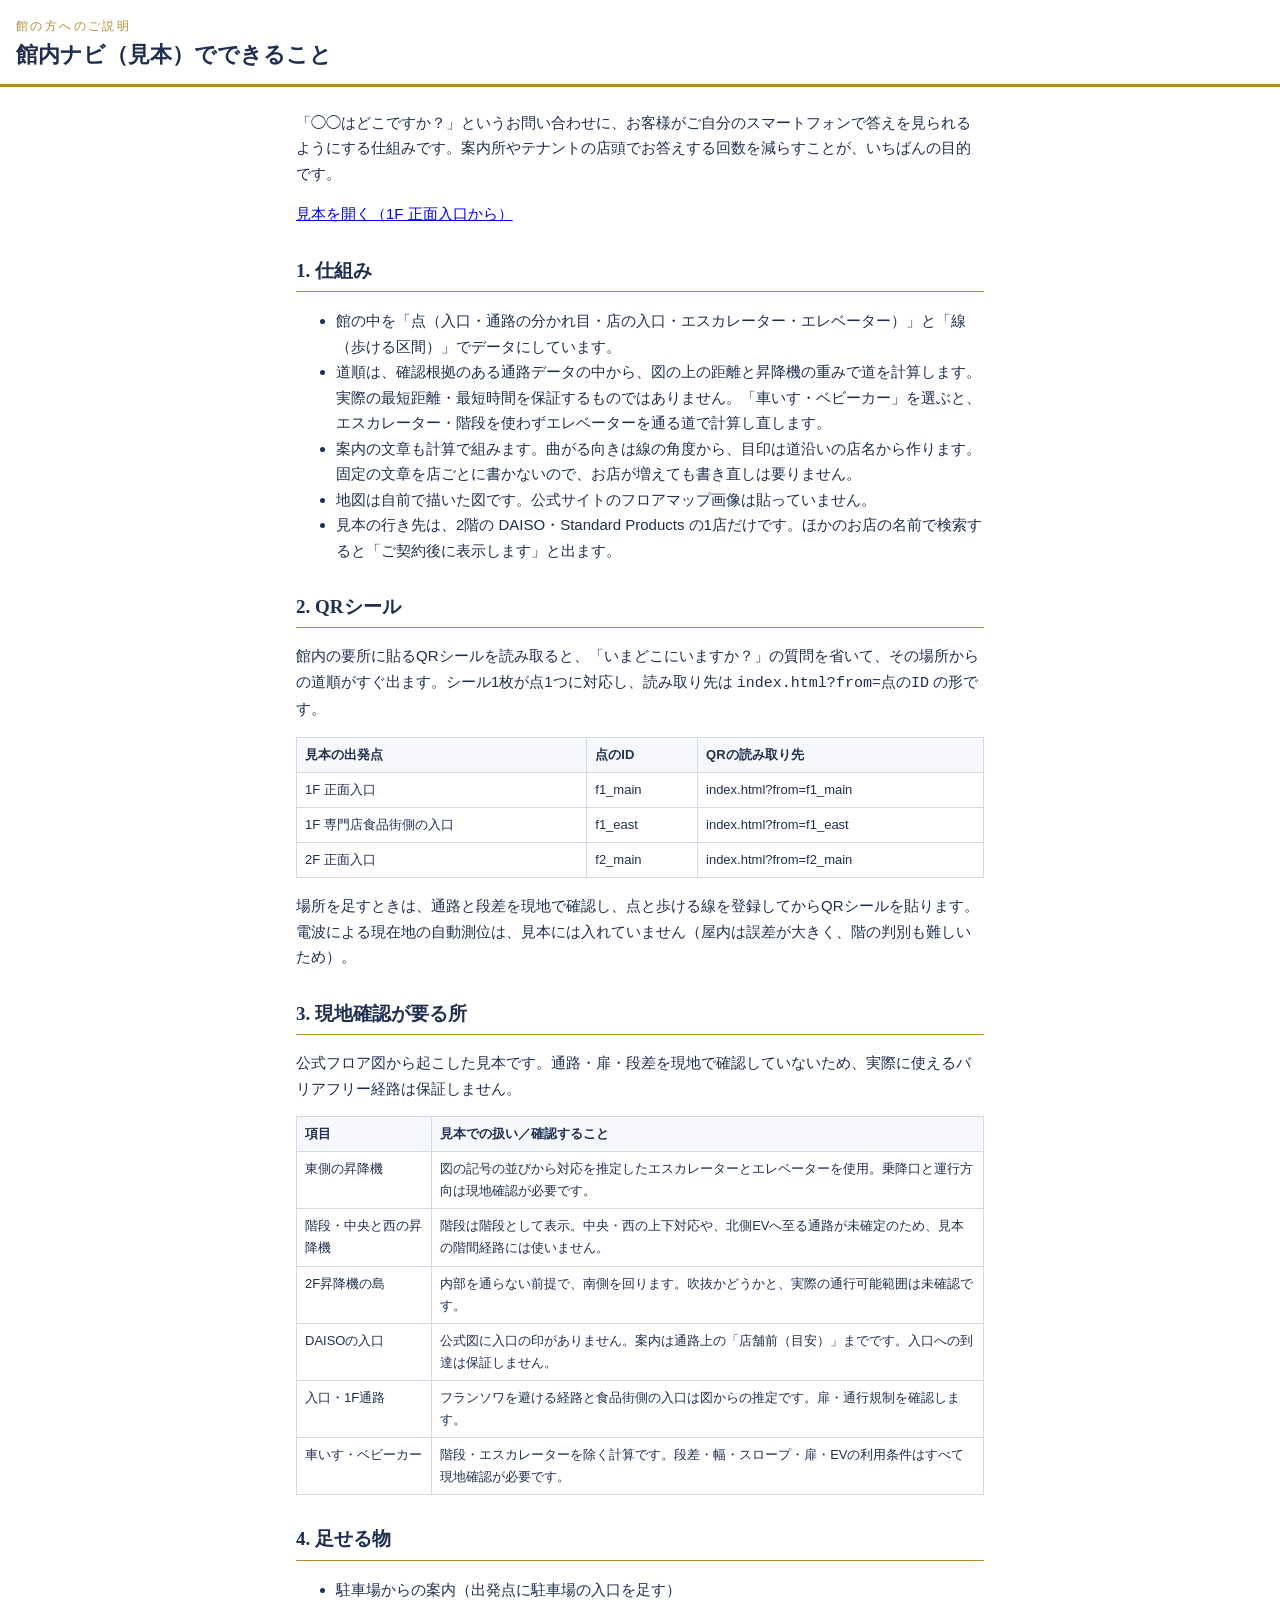
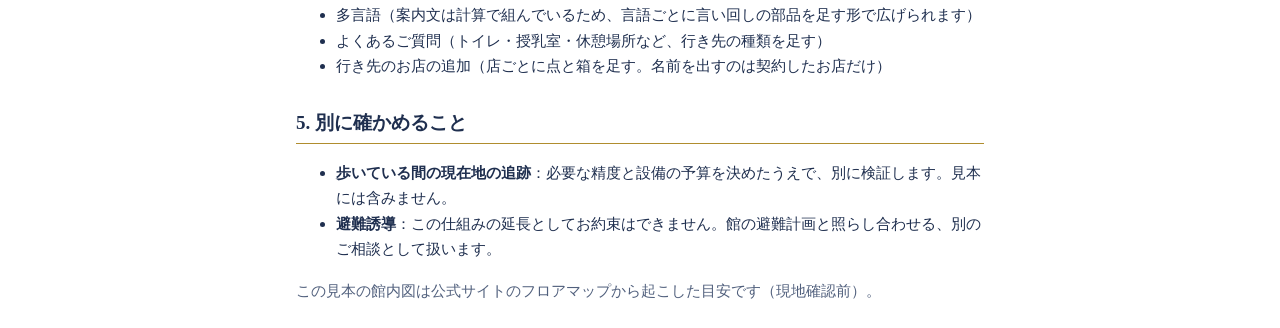
==== staff.html @ 53c678f0 "Indoor navi demo" ====
<!doctype html>
<html lang="ja">
<head>
<meta charset="utf-8">
<meta name="robots" content="noindex,nofollow">
<meta name="viewport" content="width=device-width, initial-scale=1">
<title>館内ナビ　館の方へのご説明（見本）</title>
<link rel="stylesheet" href="style.css">
<style>
main.staff{max-width:720px}
.staff h2{font-size:19px;margin:28px 0 6px;padding-bottom:4px;border-bottom:1px solid var(--gold)}
.staff p,.staff li{font-size:15px}
.staff table{border-collapse:collapse;width:100%;font-size:13px}
.staff th,.staff td{border:1px solid var(--line);padding:6px 8px;text-align:left;vertical-align:top}
.staff th{background:var(--soft)}
.tag{display:inline-block;font-size:12px;border:1px solid var(--gold);color:var(--gold);padding:0 6px;border-radius:3px}
</style>
</head>
<body>
<header class="top">
  <p class="eyebrow">館の方へのご説明</p>
  <h1>館内ナビ（見本）でできること</h1>
</header>
<main class="staff">
  <p>「◯◯はどこですか？」というお問い合わせに、お客様がご自分のスマートフォンで答えを見られるようにする仕組みです。案内所やテナントの店頭でお答えする回数を減らすことが、いちばんの目的です。</p>
  <p><a href="index.html?from=f1_main">見本を開く（1F 正面入口から）</a></p>

  <h2>1. 仕組み</h2>
  <ul>
    <li>館の中を「点（入口・通路の分かれ目・店の入口・エスカレーター・エレベーター）」と「線（歩ける区間）」でデータにしています。</li>
    <li>道順は、確認根拠のある通路データの中から、図の上の距離と昇降機の重みで道を計算します。実際の最短距離・最短時間を保証するものではありません。「車いす・ベビーカー」を選ぶと、エスカレーター・階段を使わずエレベーターを通る道で計算し直します。</li>
    <li>案内の文章も計算で組みます。曲がる向きは線の角度から、目印は道沿いの店名から作ります。固定の文章を店ごとに書かないので、お店が増えても書き直しは要りません。</li>
    <li>地図は自前で描いた図です。公式サイトのフロアマップ画像は貼っていません。</li>
    <li>見本の行き先は、2階の DAISO・Standard Products の1店だけです。ほかのお店の名前で検索すると「ご契約後に表示します」と出ます。</li>
  </ul>

  <h2>2. QRシール</h2>
  <p>館内の要所に貼るQRシールを読み取ると、「いまどこにいますか？」の質問を省いて、その場所からの道順がすぐ出ます。シール1枚が点1つに対応し、読み取り先は <code>index.html?from=点のID</code> の形です。</p>
  <table>
    <tr><th>見本の出発点</th><th>点のID</th><th>QRの読み取り先</th></tr>
    <tr><td>1F 正面入口</td><td>f1_main</td><td>index.html?from=f1_main</td></tr>
    <tr><td>1F 専門店食品街側の入口</td><td>f1_east</td><td>index.html?from=f1_east</td></tr>
    <tr><td>2F 正面入口</td><td>f2_main</td><td>index.html?from=f2_main</td></tr>
  </table>
  <p>場所を足すときは、通路と段差を現地で確認し、点と歩ける線を登録してからQRシールを貼ります。電波による現在地の自動測位は、見本には入れていません（屋内は誤差が大きく、階の判別も難しいため）。</p>

  <h2>3. 現地確認が要る所</h2>
  <p>公式フロア図から起こした見本です。通路・扉・段差を現地で確認していないため、実際に使えるバリアフリー経路は保証しません。</p>
  <table><tr><th>項目</th><th>見本での扱い／確認すること</th></tr>
  <tr><td>東側の昇降機</td><td>図の記号の並びから対応を推定したエスカレーターとエレベーターを使用。乗降口と運行方向は現地確認が必要です。</td></tr>
  <tr><td>階段・中央と西の昇降機</td><td>階段は階段として表示。中央・西の上下対応や、北側EVへ至る通路が未確定のため、見本の階間経路には使いません。</td></tr>
  <tr><td>2F昇降機の島</td><td>内部を通らない前提で、南側を回ります。吹抜かどうかと、実際の通行可能範囲は未確認です。</td></tr>
  <tr><td>DAISOの入口</td><td>公式図に入口の印がありません。案内は通路上の「店舗前（目安）」までです。入口への到達は保証しません。</td></tr>
  <tr><td>入口・1F通路</td><td>フランソワを避ける経路と食品街側の入口は図からの推定です。扉・通行規制を確認します。</td></tr>
  <tr><td>車いす・ベビーカー</td><td>階段・エスカレーターを除く計算です。段差・幅・スロープ・扉・EVの利用条件はすべて現地確認が必要です。</td></tr>
  </table>

  <h2>4. 足せる物</h2>
  <ul>
    <li>駐車場からの案内（出発点に駐車場の入口を足す）</li>
    <li>多言語（案内文は計算で組んでいるため、言語ごとに言い回しの部品を足す形で広げられます）</li>
    <li>よくあるご質問（トイレ・授乳室・休憩場所など、行き先の種類を足す）</li>
    <li>行き先のお店の追加（店ごとに点と箱を足す。名前を出すのは契約したお店だけ）</li>
  </ul>

  <h2>5. 別に確かめること</h2>
  <ul>
    <li><b>歩いている間の現在地の追跡</b>：必要な精度と設備の予算を決めたうえで、別に検証します。見本には含みません。</li>
    <li><b>避難誘導</b>：この仕組みの延長としてお約束はできません。館の避難計画と照らし合わせる、別のご相談として扱います。</li>
  </ul>
  <p class="hint">この見本の館内図は公式サイトのフロアマップから起こした目安です（現地確認前）。</p>
</main>

</body>
</html>
---- style.css ----
:root{--navy:#1f2f4f;--gold:#b08d2e;--gold-l:#e9d9a6;--line:#d5dae4;--bg:#fff;--soft:#f6f8fb}
*{box-sizing:border-box}
html{-webkit-text-size-adjust:100%}
body{margin:0;background:var(--bg);color:var(--navy);font-family:"Hiragino Sans","Yu Gothic","Meiryo",sans-serif;line-height:1.7}
h1,h2,.eyebrow,.card-text,.step{font-family:"Yu Mincho","Hiragino Mincho ProN","MS PMincho",serif}
.sr{position:absolute;left:-9999px}
.top{padding:16px 16px 10px;border-bottom:3px solid var(--gold)}
.eyebrow{margin:0;font-size:12px;letter-spacing:.2em;color:var(--gold)}
h1{margin:0;font-size:22px;font-weight:700}
.search{padding:12px 16px 0}
.search input{width:100%;font-size:16px;padding:10px 12px;border:1px solid var(--line);border-radius:6px;color:var(--navy);background:#fff}
.q-msg{margin:4px 0 0;min-height:1.4em;font-size:13px;color:var(--gold)}
main{padding:8px 16px 16px;max-width:560px;margin:0 auto}
.q{font-size:22px;margin:12px 0}
.starts{display:flex;flex-direction:column;gap:10px}
.start-btn{font:inherit;font-size:17px;text-align:left;padding:16px;border:1px solid var(--navy);background:#fff;color:var(--navy);border-radius:6px;cursor:pointer}
.start-btn:active{background:var(--navy);color:#fff}
.hint{font-size:13px;color:#51607d;margin:10px 0}
.opts{display:flex;align-items:center;gap:6px;flex-wrap:wrap;margin:6px 0}
.opts-label{font-size:12px;color:#51607d;margin-right:2px}
.seg,.fl{font:inherit;font-size:14px;padding:8px 12px;border:1px solid var(--navy);background:#fff;color:var(--navy);border-radius:6px;cursor:pointer}
.seg.on,.fl.on{background:var(--navy);color:#fff}
.from{font-size:13px;margin:4px 0 8px}
.link{font:inherit;font-size:13px;background:none;border:0;color:var(--gold);text-decoration:underline;padding:0;cursor:pointer}
.card{border:2px solid var(--navy);border-radius:8px;padding:14px 14px 12px;background:#fff;margin:6px 0 12px;box-shadow:0 3px 0 var(--gold)}
.step{font-size:13px;color:var(--gold);font-weight:700}
.card-text{font-size:22px;font-weight:700;line-height:1.55;margin:6px 0 12px;min-height:3.1em}
.nav{display:flex;gap:10px}
.btn{flex:1;font:inherit;font-size:17px;padding:13px;border:1px solid var(--navy);background:#fff;color:var(--navy);border-radius:6px;cursor:pointer}
.btn.primary{background:var(--navy);color:#fff}
.btn:disabled{opacity:.35;cursor:default}
.floors{display:flex;gap:6px;margin-bottom:6px}
.map{border:1px solid var(--line);border-radius:6px;background:var(--soft);overflow:hidden}
.map svg{display:block;width:100%;height:auto}
.foot{padding:8px 16px 24px;text-align:center}
.foot p{margin:0;font-size:11px;color:#6a7791}
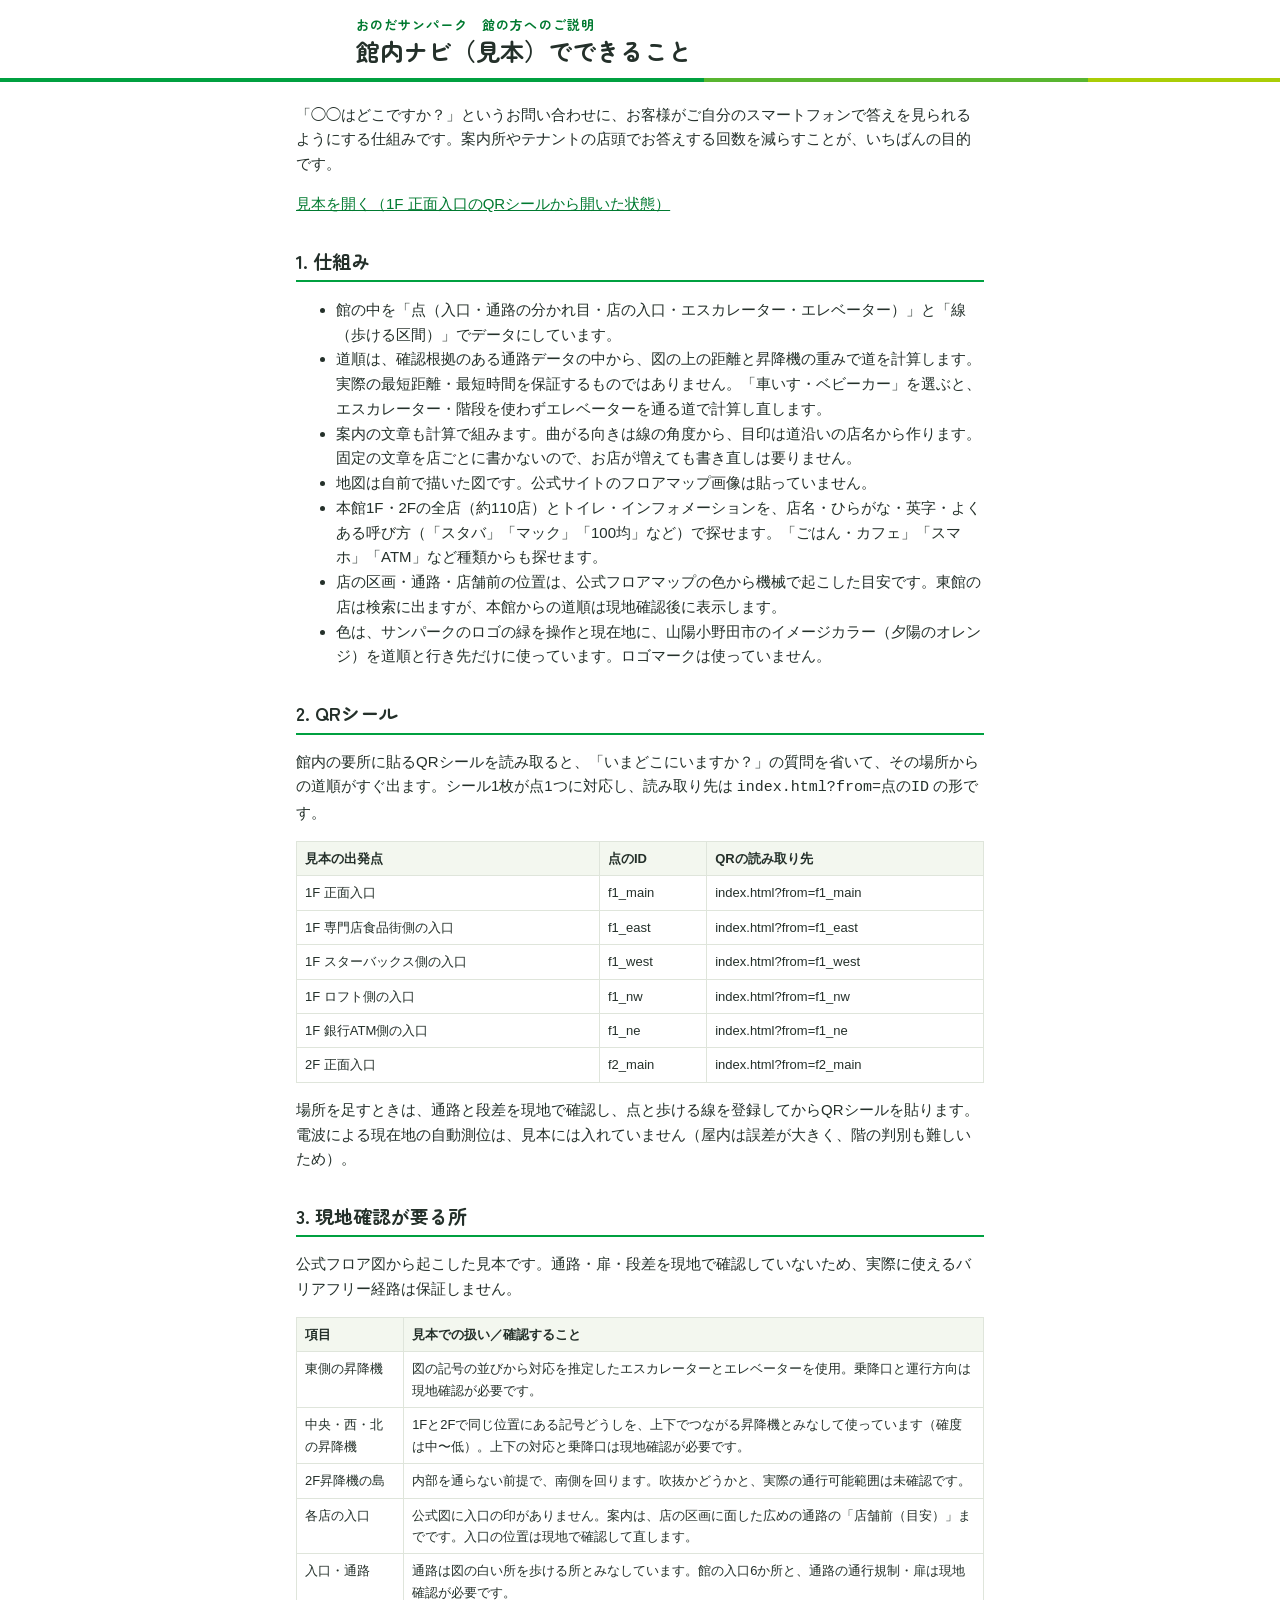
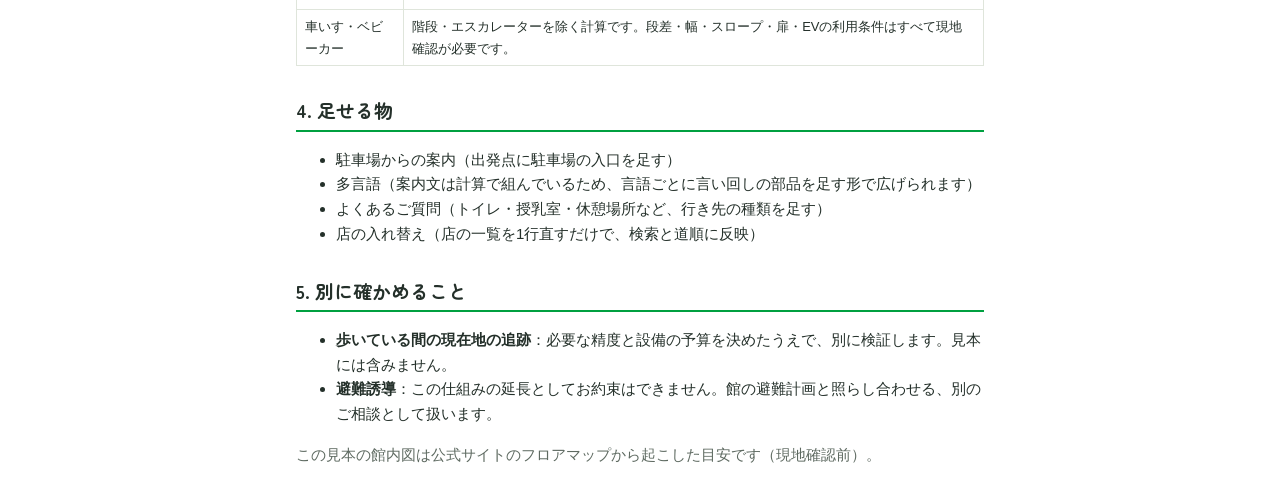
==== commit bf829ef4: "全店の検索と道順、サンパークと山陽小野田の色に合わせたデザイン" ====
--- a/staff.html
+++ b/staff.html
@@ -2,28 +2,33 @@
 <html lang="ja">
 <head>
 <meta charset="utf-8">
-<meta name="robots" content="noindex,nofollow">
 <meta name="viewport" content="width=device-width, initial-scale=1">
 <title>館内ナビ　館の方へのご説明（見本）</title>
+<meta name="robots" content="noindex,nofollow">
+<link rel="stylesheet" href="https://fonts.googleapis.com/css2?family=Zen+Maru+Gothic:wght@500;700&display=swap">
 <link rel="stylesheet" href="style.css">
 <style>
 main.staff{max-width:720px}
-.staff h2{font-size:19px;margin:28px 0 6px;padding-bottom:4px;border-bottom:1px solid var(--gold)}
+.staff h2{font-family:var(--round)}
+.staff a{color:var(--green-d)}
+.staff h2{font-size:19px;margin:28px 0 6px;padding-bottom:4px;border-bottom:2px solid var(--green)}
 .staff p,.staff li{font-size:15px}
 .staff table{border-collapse:collapse;width:100%;font-size:13px}
 .staff th,.staff td{border:1px solid var(--line);padding:6px 8px;text-align:left;vertical-align:top}
 .staff th{background:var(--soft)}
-.tag{display:inline-block;font-size:12px;border:1px solid var(--gold);color:var(--gold);padding:0 6px;border-radius:3px}
+
 </style>
 </head>
 <body>
 <header class="top">
-  <p class="eyebrow">館の方へのご説明</p>
-  <h1>館内ナビ（見本）でできること</h1>
+  <div class="top-in">
+    <p class="place">おのだサンパーク　館の方へのご説明</p>
+    <h1>館内ナビ（見本）でできること</h1>
+  </div>
 </header>
 <main class="staff">
   <p>「◯◯はどこですか？」というお問い合わせに、お客様がご自分のスマートフォンで答えを見られるようにする仕組みです。案内所やテナントの店頭でお答えする回数を減らすことが、いちばんの目的です。</p>
-  <p><a href="index.html?from=f1_main">見本を開く（1F 正面入口から）</a></p>
+  <p><a href="index.html?from=f1_main">見本を開く（1F 正面入口のQRシールから開いた状態）</a></p>
 
   <h2>1. 仕組み</h2>
   <ul>
@@ -31,7 +36,9 @@
     <li>道順は、確認根拠のある通路データの中から、図の上の距離と昇降機の重みで道を計算します。実際の最短距離・最短時間を保証するものではありません。「車いす・ベビーカー」を選ぶと、エスカレーター・階段を使わずエレベーターを通る道で計算し直します。</li>
     <li>案内の文章も計算で組みます。曲がる向きは線の角度から、目印は道沿いの店名から作ります。固定の文章を店ごとに書かないので、お店が増えても書き直しは要りません。</li>
     <li>地図は自前で描いた図です。公式サイトのフロアマップ画像は貼っていません。</li>
-    <li>見本の行き先は、2階の DAISO・Standard Products の1店だけです。ほかのお店の名前で検索すると「ご契約後に表示します」と出ます。</li>
+    <li>本館1F・2Fの全店（約110店）とトイレ・インフォメーションを、店名・ひらがな・英字・よくある呼び方（「スタバ」「マック」「100均」など）で探せます。「ごはん・カフェ」「スマホ」「ATM」など種類からも探せます。</li>
+    <li>店の区画・通路・店舗前の位置は、公式フロアマップの色から機械で起こした目安です。東館の店は検索に出ますが、本館からの道順は現地確認後に表示します。</li>
+    <li>色は、サンパークのロゴの緑を操作と現在地に、山陽小野田市のイメージカラー（夕陽のオレンジ）を道順と行き先だけに使っています。ロゴマークは使っていません。</li>
   </ul>
 
   <h2>2. QRシール</h2>
@@ -40,6 +47,9 @@
     <tr><th>見本の出発点</th><th>点のID</th><th>QRの読み取り先</th></tr>
     <tr><td>1F 正面入口</td><td>f1_main</td><td>index.html?from=f1_main</td></tr>
     <tr><td>1F 専門店食品街側の入口</td><td>f1_east</td><td>index.html?from=f1_east</td></tr>
+    <tr><td>1F スターバックス側の入口</td><td>f1_west</td><td>index.html?from=f1_west</td></tr>
+    <tr><td>1F ロフト側の入口</td><td>f1_nw</td><td>index.html?from=f1_nw</td></tr>
+    <tr><td>1F 銀行ATM側の入口</td><td>f1_ne</td><td>index.html?from=f1_ne</td></tr>
     <tr><td>2F 正面入口</td><td>f2_main</td><td>index.html?from=f2_main</td></tr>
   </table>
   <p>場所を足すときは、通路と段差を現地で確認し、点と歩ける線を登録してからQRシールを貼ります。電波による現在地の自動測位は、見本には入れていません（屋内は誤差が大きく、階の判別も難しいため）。</p>
@@ -48,10 +58,10 @@
   <p>公式フロア図から起こした見本です。通路・扉・段差を現地で確認していないため、実際に使えるバリアフリー経路は保証しません。</p>
   <table><tr><th>項目</th><th>見本での扱い／確認すること</th></tr>
   <tr><td>東側の昇降機</td><td>図の記号の並びから対応を推定したエスカレーターとエレベーターを使用。乗降口と運行方向は現地確認が必要です。</td></tr>
-  <tr><td>階段・中央と西の昇降機</td><td>階段は階段として表示。中央・西の上下対応や、北側EVへ至る通路が未確定のため、見本の階間経路には使いません。</td></tr>
+  <tr><td>中央・西・北の昇降機</td><td>1Fと2Fで同じ位置にある記号どうしを、上下でつながる昇降機とみなして使っています（確度は中〜低）。上下の対応と乗降口は現地確認が必要です。</td></tr>
   <tr><td>2F昇降機の島</td><td>内部を通らない前提で、南側を回ります。吹抜かどうかと、実際の通行可能範囲は未確認です。</td></tr>
-  <tr><td>DAISOの入口</td><td>公式図に入口の印がありません。案内は通路上の「店舗前（目安）」までです。入口への到達は保証しません。</td></tr>
-  <tr><td>入口・1F通路</td><td>フランソワを避ける経路と食品街側の入口は図からの推定です。扉・通行規制を確認します。</td></tr>
+  <tr><td>各店の入口</td><td>公式図に入口の印がありません。案内は、店の区画に面した広めの通路の「店舗前（目安）」までです。入口の位置は現地で確認して直します。</td></tr>
+  <tr><td>入口・通路</td><td>通路は図の白い所を歩ける所とみなしています。館の入口6か所と、通路の通行規制・扉は現地確認が必要です。</td></tr>
   <tr><td>車いす・ベビーカー</td><td>階段・エスカレーターを除く計算です。段差・幅・スロープ・扉・EVの利用条件はすべて現地確認が必要です。</td></tr>
   </table>
 
@@ -60,7 +70,7 @@
     <li>駐車場からの案内（出発点に駐車場の入口を足す）</li>
     <li>多言語（案内文は計算で組んでいるため、言語ごとに言い回しの部品を足す形で広げられます）</li>
     <li>よくあるご質問（トイレ・授乳室・休憩場所など、行き先の種類を足す）</li>
-    <li>行き先のお店の追加（店ごとに点と箱を足す。名前を出すのは契約したお店だけ）</li>
+    <li>店の入れ替え（店の一覧を1行直すだけで、検索と道順に反映）</li>
   </ul>
 
   <h2>5. 別に確かめること</h2>
--- a/style.css
+++ b/style.css
@@ -1,36 +1,104 @@
-:root{--navy:#1f2f4f;--gold:#b08d2e;--gold-l:#e9d9a6;--line:#d5dae4;--bg:#fff;--soft:#f6f8fb}
+/* おのだサンパーク 館内ナビ（見本）
+ * 緑＝サンパークのロゴの緑（操作・現在地）。オレンジ＝山陽小野田の夕陽の色（道順と行き先だけ）。
+ * 見本は常に明るい配色で見せる。 */
+:root{
+  color-scheme: light;
+  --green:#00a040; --green-d:#007a30; --leaf:#58b530; --lime:#aacd06;
+  --orange:#eb6b00; --orange-d:#b34f00; --orange-l:#fde3cc;
+  --ink:#24302a; --sub:#5e6a61; --line:#dfe5db; --soft:#f3f7ef; --bg:#ffffff;
+  --round:"Zen Maru Gothic","Hiragino Maru Gothic ProN","Hiragino Sans","Yu Gothic UI","Meiryo",sans-serif;
+  --sans:"Hiragino Sans","Hiragino Kaku Gothic ProN","Yu Gothic UI","Meiryo",sans-serif;
+}
 *{box-sizing:border-box}
 html{-webkit-text-size-adjust:100%}
-body{margin:0;background:var(--bg);color:var(--navy);font-family:"Hiragino Sans","Yu Gothic","Meiryo",sans-serif;line-height:1.7}
-h1,h2,.eyebrow,.card-text,.step{font-family:"Yu Mincho","Hiragino Mincho ProN","MS PMincho",serif}
-.sr{position:absolute;left:-9999px}
-.top{padding:16px 16px 10px;border-bottom:3px solid var(--gold)}
-.eyebrow{margin:0;font-size:12px;letter-spacing:.2em;color:var(--gold)}
-h1{margin:0;font-size:22px;font-weight:700}
-.search{padding:12px 16px 0}
-.search input{width:100%;font-size:16px;padding:10px 12px;border:1px solid var(--line);border-radius:6px;color:var(--navy);background:#fff}
-.q-msg{margin:4px 0 0;min-height:1.4em;font-size:13px;color:var(--gold)}
-main{padding:8px 16px 16px;max-width:560px;margin:0 auto}
-.q{font-size:22px;margin:12px 0}
+body{margin:0;background:var(--bg);color:var(--ink);font-family:var(--sans);line-height:1.65}
+button{font:inherit;color:inherit}
+
+/* 見出し帯：ロゴの緑の細い3色ライン */
+.top{background:#fff;border-bottom:1px solid var(--line);position:relative}
+.top::after{content:"";position:absolute;left:0;right:0;bottom:-1px;height:4px;background:linear-gradient(90deg,var(--green) 0 55%,var(--leaf) 55% 85%,var(--lime) 85% 100%)}
+.top-in{max-width:600px;margin:0 auto;padding:14px 16px 14px}
+.place{margin:0;font-family:var(--round);font-weight:700;font-size:13px;color:var(--green-d);letter-spacing:.08em}
+h1{margin:0;font-family:var(--round);font-weight:700;font-size:24px;line-height:1.3}
+.tag{display:inline-block;vertical-align:middle;font-size:11px;font-weight:700;color:var(--sub);border:1px solid var(--line);border-radius:999px;padding:0 8px;margin-left:4px;font-family:var(--sans)}
+
+/* 検索 */
+.search{max-width:600px;margin:0 auto;padding:16px 16px 4px}
+.search-label{display:block;font-family:var(--round);font-weight:700;font-size:18px;margin-bottom:8px}
+.search-box{position:relative}
+.search-ico{position:absolute;left:14px;top:50%;width:20px;height:20px;margin-top:-10px;color:var(--green)}
+.search input{width:100%;font-size:16px;padding:14px 14px 14px 44px;border:2px solid var(--green);border-radius:14px;background:#fff;color:var(--ink);outline:none;-webkit-appearance:none;appearance:none}
+.search input:focus{box-shadow:0 0 0 4px rgba(0,160,64,.15)}
+body.routing .search{padding-bottom:0}
+body.routing .search-label{font-size:14px;color:var(--sub)}
+body.routing .search input{border-width:1px;border-color:var(--line);padding:10px 12px 10px 42px}
+
+main{max-width:600px;margin:0 auto;padding:6px 16px 20px}
+.block{margin:16px 0}
+.h{font-family:var(--round);font-weight:700;font-size:15px;margin:0 0 8px;color:var(--ink)}
+.chips{display:flex;flex-wrap:wrap;gap:8px}
+.chip{border:1px solid var(--green);background:#fff;color:var(--green-d);border-radius:999px;padding:8px 14px;font-size:14px;font-weight:700;cursor:pointer}
+.chip:active{background:var(--green);color:#fff}
+.chip.ghost{border-color:var(--line);color:var(--ink);font-weight:500;background:var(--soft)}
+
+.count{font-size:13px;color:var(--sub);margin:12px 0 6px}
+.results{list-style:none;margin:0;padding:0;border-top:1px solid var(--line)}
+.res{display:flex;align-items:center;gap:10px;width:100%;text-align:left;background:#fff;border:0;border-bottom:1px solid var(--line);padding:13px 4px;cursor:pointer}
+.res:active{background:var(--soft)}
+.res-name{flex:1;font-size:16px;font-weight:700;line-height:1.4}
+.res-cat{font-size:12px;color:var(--sub);white-space:nowrap}
+.fl-badge{flex:none;display:inline-flex;align-items:center;justify-content:center;min-width:36px;height:24px;padding:0 6px;border-radius:6px;background:var(--green);color:#fff;font-size:12px;font-weight:700;font-family:var(--round)}
+.fl-badge.east{background:#8a958c}
+
+/* 行き先 */
+.dest{display:flex;align-items:center;gap:12px;margin:14px 0 10px;padding:12px 14px;border-radius:14px;background:var(--orange-l)}
+.dest-pin{flex:none;width:22px;height:30px;background:var(--orange);clip-path:path("M11 30 C11 30 0 17 0 11 A11 11 0 1 1 22 11 C22 17 11 30 11 30 Z")}
+.dest-body{flex:1;min-width:0}
+.dest-label{margin:0;font-size:11px;font-weight:700;color:var(--orange-d);letter-spacing:.1em}
+.dest-name{margin:0;font-family:var(--round);font-weight:700;font-size:19px;line-height:1.35}
+.dest-meta{margin:0;font-size:12px;color:var(--sub)}
+.link{background:none;border:0;padding:4px 0;color:var(--green-d);font-size:14px;font-weight:700;text-decoration:underline;text-underline-offset:3px;cursor:pointer;white-space:nowrap}
+
+/* 出発点 */
+.q{font-size:18px;margin:18px 0 10px}
 .starts{display:flex;flex-direction:column;gap:10px}
-.start-btn{font:inherit;font-size:17px;text-align:left;padding:16px;border:1px solid var(--navy);background:#fff;color:var(--navy);border-radius:6px;cursor:pointer}
-.start-btn:active{background:var(--navy);color:#fff}
-.hint{font-size:13px;color:#51607d;margin:10px 0}
-.opts{display:flex;align-items:center;gap:6px;flex-wrap:wrap;margin:6px 0}
-.opts-label{font-size:12px;color:#51607d;margin-right:2px}
-.seg,.fl{font:inherit;font-size:14px;padding:8px 12px;border:1px solid var(--navy);background:#fff;color:var(--navy);border-radius:6px;cursor:pointer}
-.seg.on,.fl.on{background:var(--navy);color:#fff}
-.from{font-size:13px;margin:4px 0 8px}
-.link{font:inherit;font-size:13px;background:none;border:0;color:var(--gold);text-decoration:underline;padding:0;cursor:pointer}
-.card{border:2px solid var(--navy);border-radius:8px;padding:14px 14px 12px;background:#fff;margin:6px 0 12px;box-shadow:0 3px 0 var(--gold)}
-.step{font-size:13px;color:var(--gold);font-weight:700}
-.card-text{font-size:22px;font-weight:700;line-height:1.55;margin:6px 0 12px;min-height:3.1em}
-.nav{display:flex;gap:10px}
-.btn{flex:1;font:inherit;font-size:17px;padding:13px;border:1px solid var(--navy);background:#fff;color:var(--navy);border-radius:6px;cursor:pointer}
-.btn.primary{background:var(--navy);color:#fff}
+.start-btn{display:flex;align-items:center;gap:10px;text-align:left;font-size:16px;font-weight:700;padding:15px 14px;border:1px solid var(--line);background:#fff;border-radius:14px;cursor:pointer;box-shadow:0 2px 0 var(--line)}
+.start-btn:active{border-color:var(--green);background:var(--soft)}
+.hint{font-size:12px;color:var(--sub);margin:10px 0}
+.from-now{font-size:13px;margin:6px 0;color:var(--sub)}
+.from-now b{color:var(--ink)}
+
+/* 道の選び方 */
+.opts{margin:4px 0 8px}
+.seg-wrap{display:inline-flex;border:1px solid var(--line);border-radius:999px;padding:3px;background:var(--soft);margin-top:4px}
+.seg{border:0;background:transparent;border-radius:999px;padding:7px 14px;font-size:14px;cursor:pointer;color:var(--sub)}
+.seg.on{background:#fff;color:var(--green-d);font-weight:700;box-shadow:0 1px 3px rgba(0,0,0,.12)}
+
+/* 一手ずつのカード */
+.card{border:2px solid var(--ink);border-radius:16px;padding:14px 16px 14px;background:#fff;margin:10px 0 14px;box-shadow:0 4px 0 var(--ink)}
+.card.arrive{border-color:var(--orange);box-shadow:0 4px 0 var(--orange)}
+.card-top{display:flex;align-items:center;justify-content:space-between;gap:8px}
+.step-no{display:inline-block;background:var(--orange);color:#fff;font-weight:700;font-size:13px;border-radius:999px;padding:2px 10px;font-family:var(--round)}
+.card-fl{font-size:13px;font-weight:700;color:var(--sub)}
+.card-text{font-family:var(--round);font-weight:700;font-size:21px;line-height:1.6;margin:10px 0 6px;min-height:3.2em}
+.card-sub{font-size:13px;color:var(--sub);margin:0 0 6px}
+.nav{display:flex;gap:10px;margin-top:10px}
+.btn{flex:1;font-size:17px;font-weight:700;padding:13px;border:1px solid var(--line);background:#fff;border-radius:12px;cursor:pointer}
+.btn.primary{background:var(--green);border-color:var(--green);color:#fff}
 .btn:disabled{opacity:.35;cursor:default}
-.floors{display:flex;gap:6px;margin-bottom:6px}
-.map{border:1px solid var(--line);border-radius:6px;background:var(--soft);overflow:hidden}
-.map svg{display:block;width:100%;height:auto}
-.foot{padding:8px 16px 24px;text-align:center}
-.foot p{margin:0;font-size:11px;color:#6a7791}
+
+/* 地図 */
+.map-head{display:flex;align-items:center;justify-content:space-between;gap:8px;margin-bottom:6px}
+.floors{display:flex;gap:6px}
+.fl{min-width:52px;font-size:14px;font-weight:700;padding:7px 12px;border:1px solid var(--line);background:#fff;border-radius:10px;cursor:pointer;font-family:var(--round)}
+.fl.on{background:var(--ink);border-color:var(--ink);color:#fff}
+.legend{margin:0;font-size:12px;color:var(--sub);white-space:nowrap}
+.lg{display:inline-block;width:18px;height:6px;border-radius:3px;vertical-align:middle;margin-right:3px}
+.lg-route{background:var(--orange)}
+.lg-dest{width:10px;height:10px;border-radius:50%;background:var(--orange-l);border:2px solid var(--orange)}
+.map{border:1px solid var(--line);border-radius:14px;background:var(--soft);overflow:hidden}
+.map svg{display:block;width:100%;height:auto;font-family:var(--sans)}
+
+.foot{max-width:600px;margin:0 auto;padding:10px 16px 28px;text-align:center;border-top:1px solid var(--line)}
+.foot p{margin:4px 0;font-size:11px;color:var(--sub)}
+.foot a{color:var(--green-d)}
